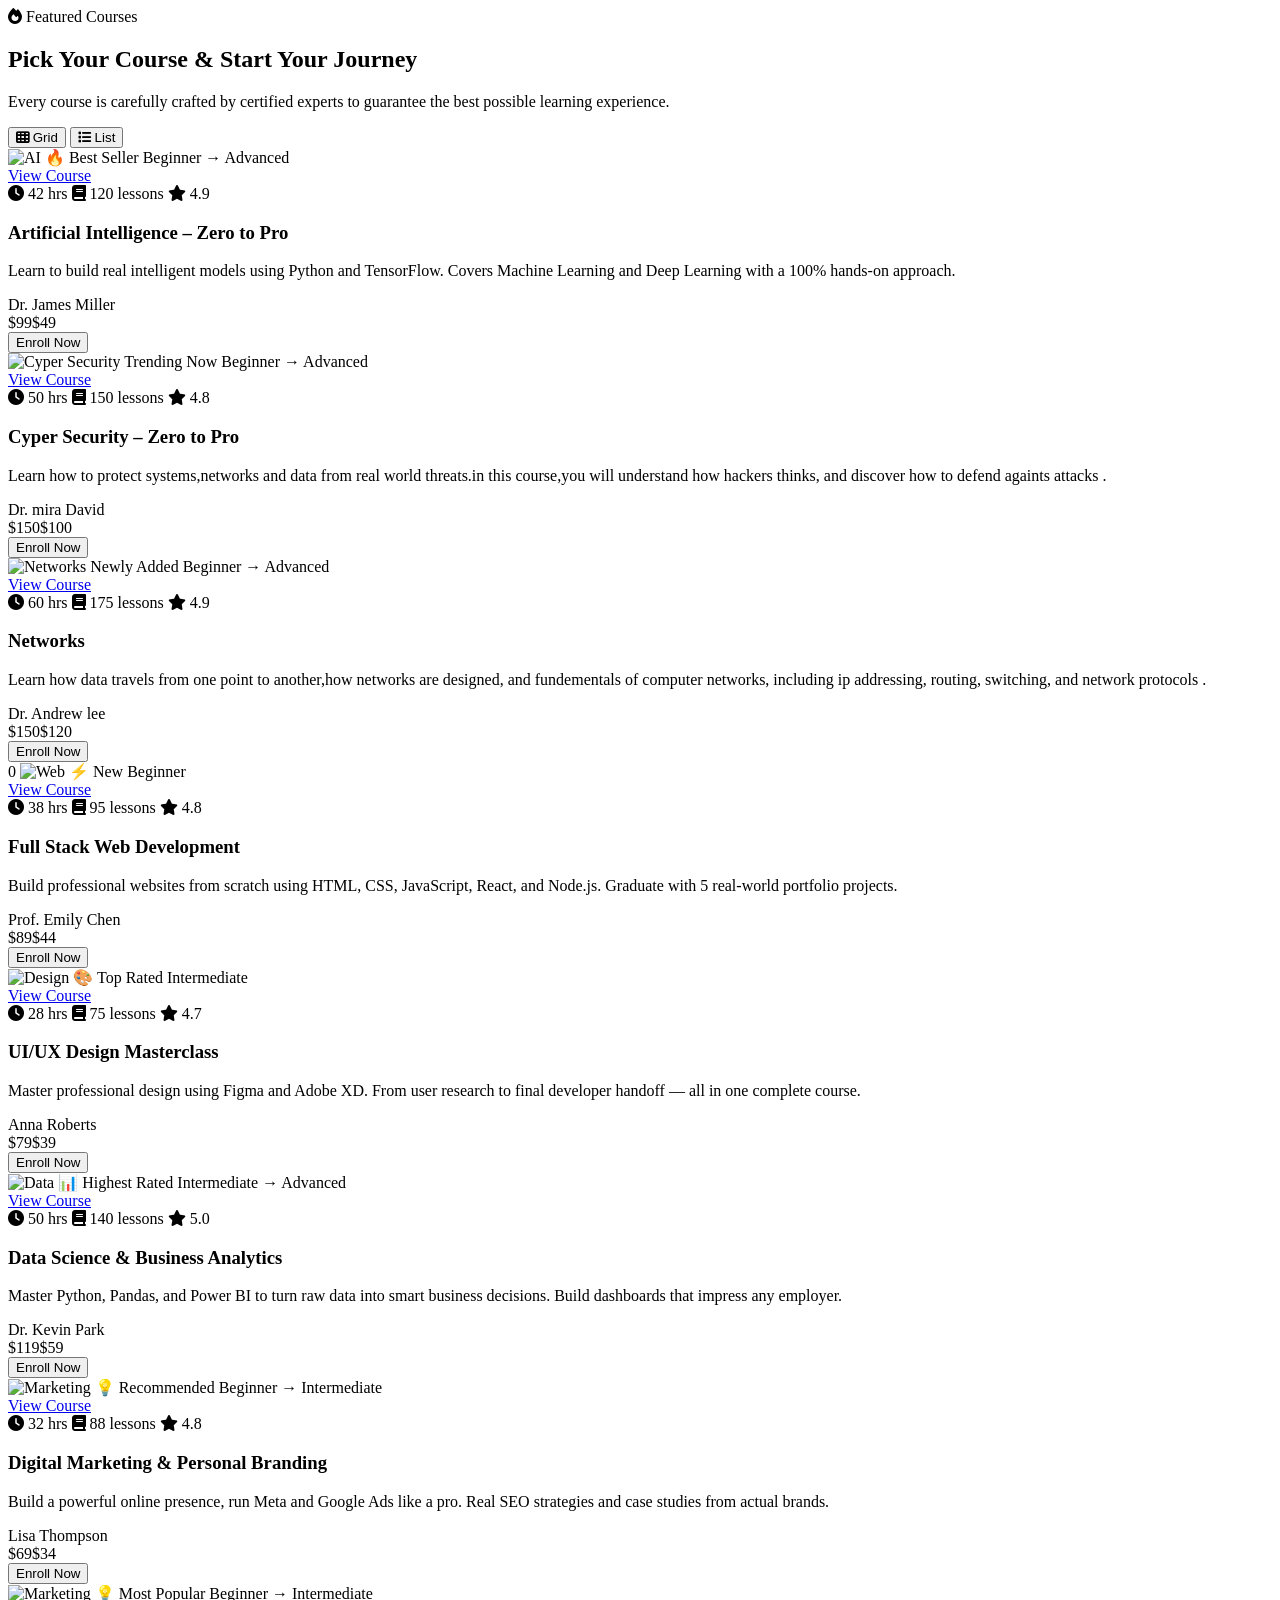
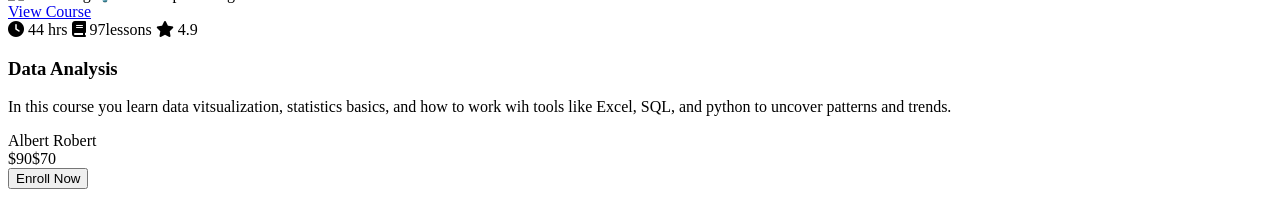
==== courses.html @ ccdb675c "Add files via upload" ====
<!DOCTYPE html>
<html lang="en" data-theme="dark">
<head>
  <meta charset="UTF-8"/>
  <meta name="viewport" content="width=device-width, initial-scale=1.0"/>
  <title>LearnVerse – Learn Without Limits</title>
  <link rel="stylesheet" href="https://cdnjs.cloudflare.com/ajax/libs/font-awesome/6.5.0/css/all.min.css"/>
  <link href="https://fonts.googleapis.com/css2?family=Plus+Jakarta+Sans:wght@300;400;600;700;800;900&display=swap" rel="stylesheet"/>
  <link rel="stylesheet" href="style.css"/>
</head>
<body>
<section class="section" id="courses">
  <div class="section-header">
    <div class="section-tag"><i class="fas fa-fire"></i> Featured Courses</div>
    <h2 class="section-title">Pick Your Course & Start Your Journey</h2>
    <p class="section-sub">Every course is carefully crafted by certified experts to guarantee the best possible learning experience.</p>
    <!-- View Toggle -->
    <div class="view-toggle">
      <button class="view-btn active" id="gridViewBtn" onclick="setView('grid')"><i class="fas fa-th"></i> Grid</button>
      <button class="view-btn" id="listViewBtn" onclick="setView('list')"><i class="fas fa-list"></i> List</button>
    </div>
  </div>
<!-- COURSES -->
  <div class="courses-grid" id="coursesContainer">
<!-- AI COURSE -->
 <!-- IMG -->
    <div class="course-card reveal">

      <div class="card-img-wrap">
        <img class="card-img" src="Annotation 2026-04-19 201348.png" alt="AI"/>
        <span class="card-badge">🔥 Best Seller</span>
        <span class="card-level">Beginner → Advanced</span>
        <div class="card-overlay"><a href="course-detail.html" class="btn-primary btn-sm">View Course</a></div>
      </div>
      <!-- CARD BODY -->
      <div class="card-body">
        <div class="card-meta">
          <span><i class="fas fa-clock"></i> 42 hrs</span>
          <span><i class="fas fa-book"></i> 120 lessons</span>
          <span class="card-stars"><i class="fas fa-star"></i> 4.9</span>
        </div>
        <h3 class="card-title">Artificial Intelligence – Zero to Pro</h3>
        <p class="card-desc">Learn to build real intelligent models using Python and TensorFlow. Covers Machine Learning and Deep Learning with a 100% hands-on approach.</p>
        <div class="card-instructor"><img src="32.jfif" alt=""/><span>Dr. James Miller</span>
        
      
        </div>
        <div class="card-footer">
          <div class="card-price"><span class="old">$99</span>$49</div>
          <button class="card-btn" onclick="window.location='course-detail.html'">Enroll Now</button>
        </div>
      </div>
    </div>
    <!-- AI COURSE -->
 <!-- IMG -->
    <div class="course-card reveal">

      <div class="card-img-wrap">
        <img class="card-img" src="Annotation 2026-04-19 205044.png" alt="Cyper Security"/>
        <span class="card-badge">Trending Now</span>
        <span class="card-level">Beginner → Advanced</span>
        <div class="card-overlay"><a href="course-detail.html" class="btn-primary btn-sm">View Course</a></div>
      </div>
      <!-- CARD BODY -->
      <div class="card-body">
        <div class="card-meta">
          <span><i class="fas fa-clock"></i> 50 hrs</span>
          <span><i class="fas fa-book"></i> 150 lessons</span>
          <span class="card-stars"><i class="fas fa-star"></i> 4.8</span>
        </div>
        <h3 class="card-title">Cyper Security – Zero to Pro</h3>
        <p class="card-desc">Learn how to protect systems,networks and data from real world threats.in this course,you will understand how hackers thinks, and discover how to defend againts attacks .</p>
        <div class="card-instructor"><img src="32.jfif" alt=""/><span>Dr. mira David</span>
        
      
        </div>
        <div class="card-footer">
          <div class="card-price"><span class="old">$150</span>$100</div>
          <button class="card-btn" onclick="window.location='course-detail.html'">Enroll Now</button>
        </div>
      </div>
    </div>
     <!-- AI COURSE -->
 <!-- IMG -->
    <div class="course-card reveal">

      <div class="card-img-wrap">
        <img class="card-img" src="Annotation 2026-04-19 202505.png" alt="Networks"/>
        <span class="card-badge">Newly Added</span>
        <span class="card-level">Beginner → Advanced</span>
        <div class="card-overlay"><a href="course-detail.html" class="btn-primary btn-sm">View Course</a></div>
      </div>
      <!-- CARD BODY -->
      <div class="card-body">
        <div class="card-meta">
          <span><i class="fas fa-clock"></i> 60 hrs</span>
          <span><i class="fas fa-book"></i> 175 lessons</span>
          <span class="card-stars"><i class="fas fa-star"></i> 4.9</span>
        </div>
        <h3 class="card-title">Networks </h3>
        <p class="card-desc">Learn how data travels from one point to another,how networks are designed, and fundementals of computer networks, including ip addressing, routing, switching, and network protocols .</p>
        <div class="card-instructor"><img src="32 (1).jfif" alt=""/><span>Dr. Andrew lee</span>
        
      
        </div>
        <div class="card-footer">
          <div class="card-price"><span class="old">$150</span>$120</div>
          <button class="card-btn" onclick="window.location='course-detail.html'">Enroll Now</button>
        </div>
      </div>
    </div>
    

    <div class="course-card reveal">
      <div class="card-img-wrap">0
        <img class="card-img" src="photo-1547658719-da2b51169166.jfif" alt="Web"/>
        <span class="card-badge">⚡ New</span>
        <span class="card-level">Beginner</span>
        <div class="card-overlay"><a href="course-detail.html" class="btn-primary btn-sm">View Course</a></div>
      </div>
      <div class="card-body">
        <div class="card-meta">
          <span><i class="fas fa-clock"></i> 38 hrs</span>
          <span><i class="fas fa-book"></i> 95 lessons</span>
          <span class="card-stars"><i class="fas fa-star"></i> 4.8</span>
        </div>
        <h3 class="card-title">Full Stack Web Development</h3>
        <p class="card-desc">Build professional websites from scratch using HTML, CSS, JavaScript, React, and Node.js. Graduate with 5 real-world portfolio projects.</p>
        <div class="card-instructor"><img src="32 (1).jfif" alt=""/><span>Prof. Emily Chen</span></div>
        <div class="card-footer">
          <div class="card-price"><span class="old">$89</span>$44</div>
          <button class="card-btn" onclick="window.location='course-detail.html'">Enroll Now</button>
        </div>
      </div>
    </div>

    <div class="course-card reveal">
      <div class="card-img-wrap">
        <img class="card-img" src="Annotation 2026-04-20 194907.png" alt="Design"/>
        <span class="card-badge">🎨 Top Rated</span>
        <span class="card-level">Intermediate</span>
        <div class="card-overlay"><a href="course-detail.html" class="btn-primary btn-sm">View Course</a></div>
      </div>
      <div class="card-body">
        <div class="card-meta">
          <span><i class="fas fa-clock"></i> 28 hrs</span>
          <span><i class="fas fa-book"></i> 75 lessons</span>
          <span class="card-stars"><i class="fas fa-star"></i> 4.7</span>
        </div>
        <h3 class="card-title">UI/UX Design Masterclass</h3>
        <p class="card-desc">Master professional design using Figma and Adobe XD. From user research to final developer handoff — all in one complete course.</p>
        <div class="card-instructor"><img src="32.jfif" alt=""/><span>Anna Roberts</span></div>
        <div class="card-footer">
          <div class="card-price"><span class="old">$79</span>$39</div>
          <button class="card-btn" onclick="window.location='course-detail.html'">Enroll Now</button>
        </div>
      </div>
    </div>

    <div class="course-card reveal">
      <div class="card-img-wrap">
        <img class="card-img" src="Annotation 2026-04-20 201400.png" alt="Data"/>
        <span class="card-badge">📊 Highest Rated</span>
        <span class="card-level">Intermediate → Advanced</span>
        <div class="card-overlay"><a href="course-detail.html" class="btn-primary btn-sm">View Course</a></div>
      </div>
      <div class="card-body">
        <div class="card-meta">
          <span><i class="fas fa-clock"></i> 50 hrs</span>
          <span><i class="fas fa-book"></i> 140 lessons</span>
          <span class="card-stars"><i class="fas fa-star"></i> 5.0</span>
        </div>
        <h3 class="card-title">Data Science & Business Analytics</h3>
        <p class="card-desc">Master Python, Pandas, and Power BI to turn raw data into smart business decisions. Build dashboards that impress any employer.</p>
        <div class="card-instructor"><img src="32 (1).jfif" alt=""/><span>Dr. Kevin Park</span></div>
        <div class="card-footer">
          <div class="card-price"><span class="old">$119</span>$59</div>
          <button class="card-btn" onclick="window.location='course-detail.html'">Enroll Now</button>
        </div>
      </div>
    </div>
    

    <div class="course-card reveal">
      <div class="card-img-wrap">
        <img class="card-img" src="Annotation 2026-04-20 201648.png" alt="Marketing"/>
        <span class="card-badge">💡 Recommended</span>
        <span class="card-level">Beginner → Intermediate</span>
        <div class="card-overlay"><a href="course-detail.html" class="btn-primary btn-sm">View Course</a></div>
      </div>
      <div class="card-body">
        <div class="card-meta">
          <span><i class="fas fa-clock"></i> 32 hrs</span>
          <span><i class="fas fa-book"></i> 88 lessons</span>
          <span class="card-stars"><i class="fas fa-star"></i> 4.8</span>
        </div>
        <h3 class="card-title">Digital Marketing & Personal Branding</h3>
        <p class="card-desc">Build a powerful online presence, run Meta and Google Ads like a pro. Real SEO strategies and case studies from actual brands.</p>
        <div class="card-instructor"><img src="32.jfif" alt=""/><span>Lisa Thompson</span></div>
        <div class="card-footer">
          <div class="card-price"><span class="old">$69</span>$34</div>
          <button class="card-btn" onclick="window.location='course-detail.html'">Enroll Now</button>
        </div>
      </div>
    </div>
    <div class="course-card reveal">
      <div class="card-img-wrap">
        <img class="card-img" src="Annotation 2026-04-20 185546.png" alt="Marketing"/>
        <span class="card-badge">💡 Most Popular</span>
        <span class="card-level">Beginner → Intermediate</span>
        <div class="card-overlay"><a href="course-detail.html" class="btn-primary btn-sm">View Course</a></div>
      </div>
      <div class="card-body">
        <div class="card-meta">
          <span><i class="fas fa-clock"></i> 44 hrs</span>
          <span><i class="fas fa-book"></i> 97lessons</span>
          <span class="card-stars"><i class="fas fa-star"></i> 4.9</span>
        </div>
        <h3 class="card-title">Data Analysis</h3>
        <p class="card-desc">In this course you learn data vitsualization, statistics basics, and how to work wih tools like Excel, SQL, and python to uncover patterns and trends.</p>
        <div class="card-instructor"><img src="32 (1).jfif" alt=""/><span>Albert Robert</span></div>
        <div class="card-footer">
          <div class="card-price"><span class="old">$90</span>$70</div>
          <button class="card-btn" onclick="window.location='course-detail.html'">Enroll Now</button>
        </div>
      </div>
    </div>

  </div>
  
</section>
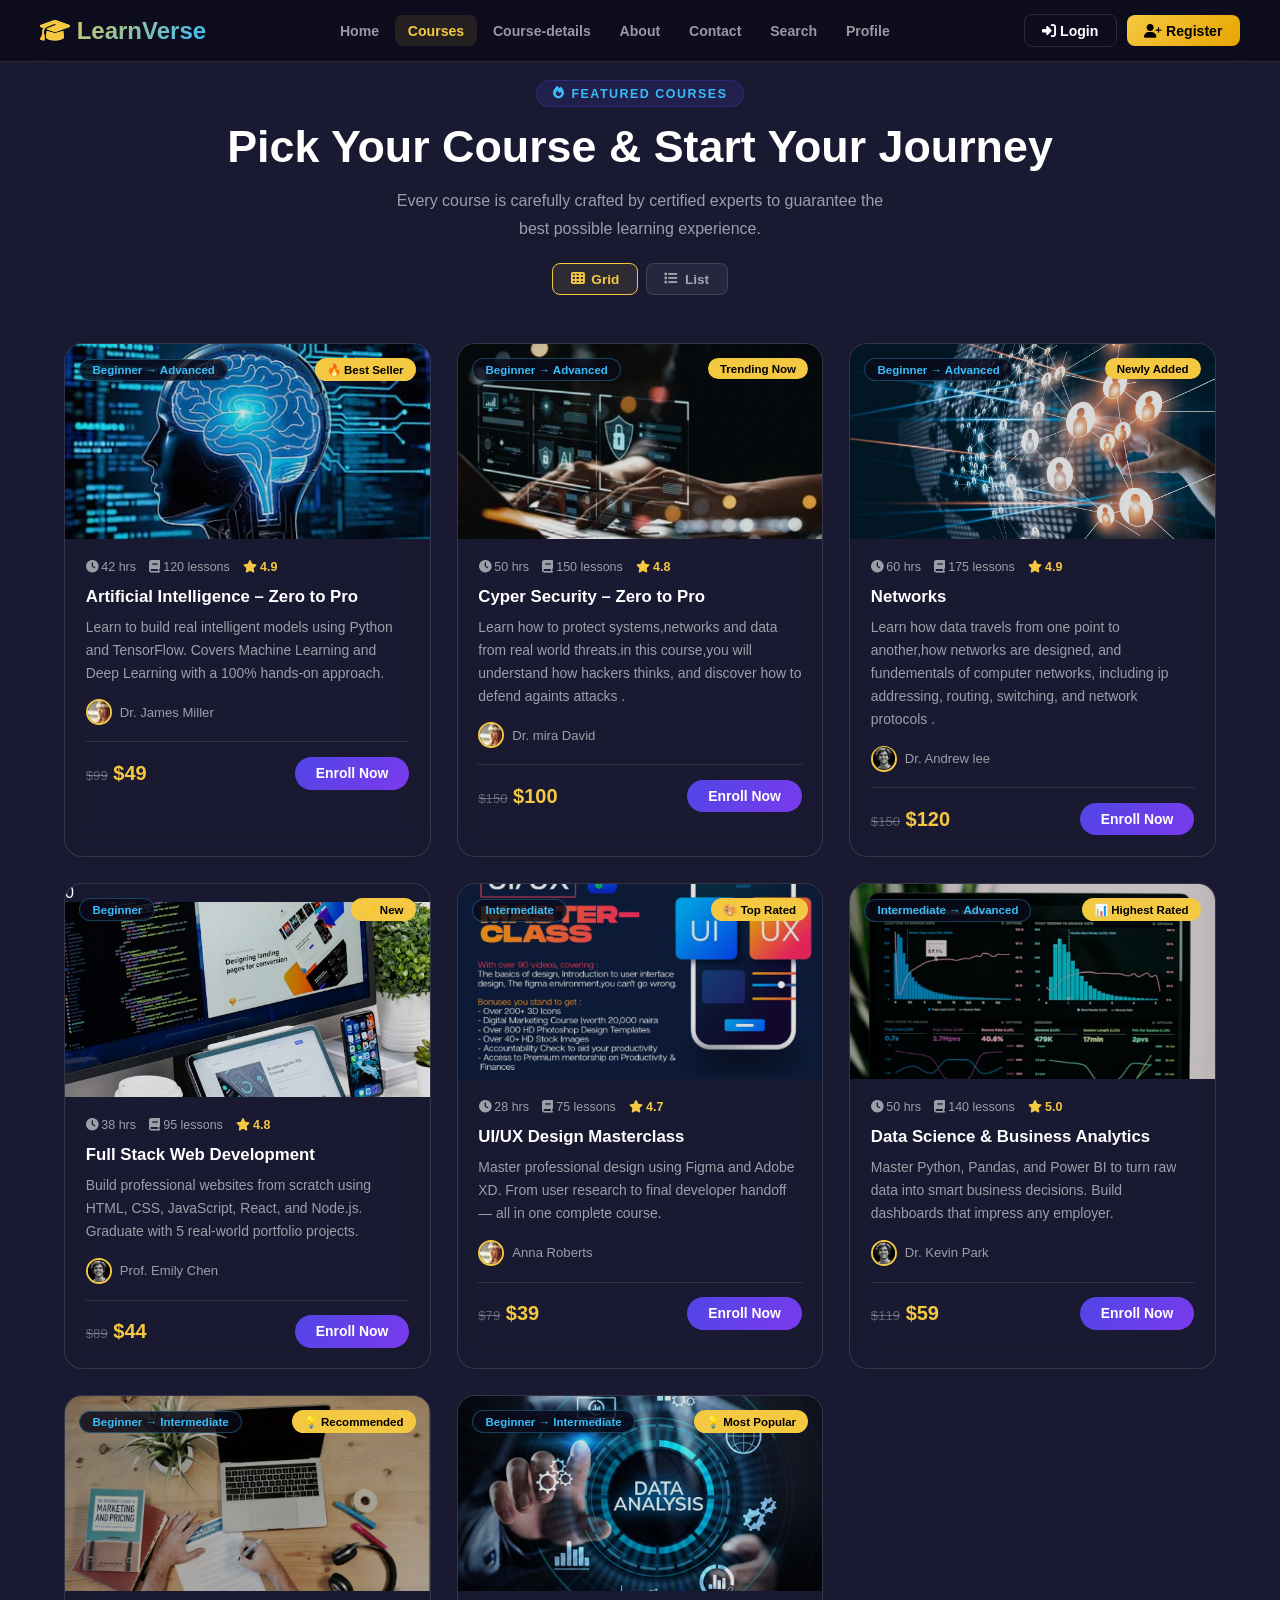
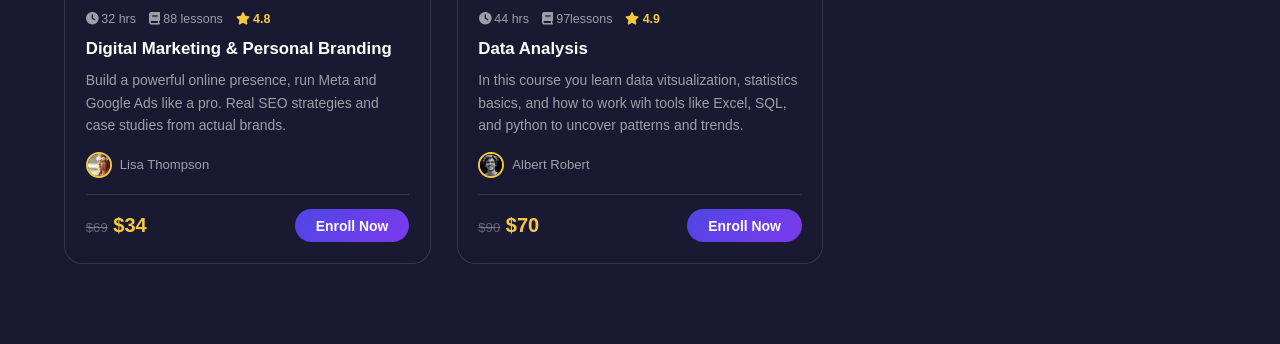
==== commit 4be5ab61: "Add files via upload" ====
--- a/courses.html
+++ b/courses.html
@@ -6,9 +6,36 @@
   <title>LearnVerse – Learn Without Limits</title>
   <link rel="stylesheet" href="https://cdnjs.cloudflare.com/ajax/libs/font-awesome/6.5.0/css/all.min.css"/>
   <link href="https://fonts.googleapis.com/css2?family=Plus+Jakarta+Sans:wght@300;400;600;700;800;900&display=swap" rel="stylesheet"/>
-  <link rel="stylesheet" href="style.css"/>
+  <link rel="stylesheet" href="courses.css"/>
+  <link rel="stylesheet" href="themes.css">
+   <link rel="stylesheet" href="style.css"/>
+    <link rel="stylesheet" href="courses.css"/>
+  <script src="themes.js "></script>
 </head>
 <body>
+  
+ <nav id="navbar">
+  <div class="nav-left">
+    <div class="logo"><i class="fas fa-graduation-cap"></i> LearnVerse</div>
+  </div>
+<ul class="nav-links" id="navLinks">
+     <li><a href="index.html" >Home</a></li>
+    <li><a href="courses.html" class="active">Courses</a></li>
+    <li><a href="course-details.html">Course-details</a></li>
+    <li><a href="about.html" >About</a></li>
+    <li><a href="contact.html">Contact</a></li>
+    <li><a href="search.html">Search</a></li>
+    <li><a href="profile.html">Profile</a></li>
+  </ul>
+  <div class="nav-right">
+
+  </button>
+    <a href="Log-in.html" class="btn-nav-login"><i class="fas fa-sign-in-alt"></i> Login</a>
+    <a href="register.html" class="btn-nav-register"><i class="fas fa-user-plus"></i> Register</a>
+    <button class="hamburger" id="hamburger"><i class="fas fa-bars"></i></button>
+  </div>
+</nav>
+
 <section class="section" id="courses">
   <div class="section-header">
     <div class="section-tag"><i class="fas fa-fire"></i> Featured Courses</div>
@@ -51,7 +78,8 @@
         </div>
       </div>
     </div>
-    <!-- AI COURSE -->
+    
+    <!-- CB COURSE -->
  <!-- IMG -->
     <div class="course-card reveal">
 
@@ -80,7 +108,7 @@
         </div>
       </div>
     </div>
-     <!-- AI COURSE -->
+     <!-- NETWORKS->
  <!-- IMG -->
     <div class="course-card reveal">
 
@@ -225,7 +253,6 @@
         </div>
       </div>
     </div>
-
   </div>
   
 </section> 
--- a/courses.css
+++ b/courses.css
@@ -0,0 +1,79 @@
+[data-theme="dark"] {
+  --bg:           #191932;
+  --bg-alt:       #0d1124;
+  --text:         #ffffff;
+  --text-muted:   rgba(255,255,255,0.58);
+  --text-faint:   rgba(255,255,255,0.32);
+  --glass:        rgba(255,255,255,0.06);
+  --glass-border: rgba(255,255,255,0.12);
+  --nav-bg:       rgba(10,10,26,0.80);
+  --card-bg:      rgba(48, 46, 46, 0.05);
+  --card-shadow:  rgba(0,0,0,0.4);
+}
+:root {
+  --gold:    #f5c842;
+  --gold2:   #e8a500;
+  --violet:  #4f46e5;
+  --violet2: #7c3aed;
+  --sky:     #38bdf8;
+  --red:     #ef4444;
+  --green:   #22c55e;
+}
+*, *::before, *::after { box-sizing: border-box; margin: 0; padding: 0; }
+html { scroll-behavior: smooth; }
+body {
+  font-family: 'Plus Jakarta Sans', sans-serif;
+  background: var(--bg);
+  color: var(--text);
+  overflow-x: auto;
+  transition: background 0.4s, color 0.4s;
+}
+.section { position: relative; z-index: 1; padding: 5rem 5%; }
+.section-alt { background: var(--bg-alt); transition: background 0.4s; }
+.section-header { text-align: center; margin-bottom: 3rem; }
+.section-tag { display: inline-flex; align-items: center; gap: 0.4rem; background: rgba(79,70,229,0.15); border: 1px solid rgba(79,70,229,0.3); color: var(--sky); font-size: 0.78rem; font-weight: 700; letter-spacing: 1.5px; text-transform: uppercase; padding: 0.35rem 1rem; border-radius: 30px; margin-bottom: 0.8rem; }
+.section-title { font-size: clamp(1.8rem, 3.5vw, 2.8rem); font-weight: 900; line-height: 1.2; margin-bottom: 0.8rem; }
+.section-sub { color: var(--text-muted); font-size: 1rem; max-width: 520px; margin: 0 auto; line-height: 1.8; }
+
+.view-toggle { display: flex; gap: 0.5rem; justify-content: center; margin-top: 1.2rem; }
+.view-btn { padding: 0.45rem 1.1rem; border-radius: 8px; border: 1.5px solid var(--glass-border); background: var(--glass); color: var(--text-muted); font-size: 0.85rem; font-weight: 700; cursor: pointer; transition: all 0.25s; font-family: inherit; display: flex; align-items: center; gap: 0.4rem; }
+.view-btn.active, .view-btn:hover { border-color: var(--gold); color: var(--gold); background: rgba(245,200,66,0.1); }
+
+.courses-grid { display: grid; grid-template-columns: repeat(auto-fill, minmax(300px, 1fr)); gap: 1.6rem; }
+.courses-grid.list-view { grid-template-columns: 1fr; }
+.courses-grid.list-view .course-card { display: grid; grid-template-columns: 260px 1fr; }
+.courses-grid.list-view .card-img { height: 100%; }
+
+.course-card { background: var(--card-bg); border: 1px solid var(--glass-border); border-radius: 18px; overflow: hidden; transition: transform 0.35s, box-shadow 0.35s, border-color 0.35s, background 0.4s; cursor: pointer; backdrop-filter: blur(12px); }
+.course-card:hover { transform: translateY(-8px); box-shadow: 0 20px 50px var(--card-shadow), 0 0 0 1px var(--gold); border-color: var(--gold); }
+
+.card-img-wrap { position: relative; overflow: hidden; }
+.card-img { width: 100%; height: 195px; object-fit: cover; display: block; transition: transform 0.4s, filter 0.4s; filter: brightness(0.88); }
+.course-card:hover .card-img { transform: scale(1.06); filter: brightness(1); }
+
+.card-overlay { position: absolute; inset: 0; background: rgba(0,0,0,0.45); display: flex; align-items: center; justify-content: center; opacity: 0; transition: opacity 0.3s; }
+.course-card:hover .card-overlay { opacity: 1; }
+
+.card-badge { position: absolute; top: 0.9rem; right: 0.9rem; background: var(--gold); color: #000; font-size: 0.72rem; font-weight: 800; padding: 0.28rem 0.75rem; border-radius: 20px; }
+.card-level { position: absolute; top: 0.9rem; left: 0.9rem; background: rgba(10,10,26,0.82); color: var(--sky); font-size: 0.72rem; font-weight: 700; padding: 0.28rem 0.75rem; border-radius: 20px; border: 1px solid rgba(56,189,248,0.3); }
+
+.card-body { padding: 1.3rem; }
+.card-meta { display: flex; gap: 0.8rem; margin-bottom: 0.7rem; font-size: 0.78rem; color: var(--text-muted); flex-wrap: wrap; align-items: center; }
+.card-stars { color: var(--gold); font-weight: 700; }
+.card-title { font-size: 1.05rem; font-weight: 800; margin-bottom: 0.5rem; color: var(--text); line-height: 1.4; }
+.card-desc { font-size: 0.87rem; color: var(--text-muted); line-height: 1.65; margin-bottom: 0.9rem; }
+.card-instructor { display: flex; align-items: center; gap: 0.5rem; margin-bottom: 1rem; font-size: 0.82rem; color: var(--text-muted); }
+.card-instructor img { width: 26px; height: 26px; border-radius: 50%; border: 2px solid var(--gold); }
+.card-footer { display: flex; align-items: center; justify-content: space-between; border-top: 1px solid var(--glass-border); padding-top: 0.9rem; }
+.card-price { font-size: 1.25rem; font-weight: 900; color: var(--gold); }
+.card-price .old { font-size: 0.82rem; color: var(--text-faint); text-decoration: line-through; margin-right: 0.35rem; font-weight: 400; }
+
+.btn-primary { display: inline-flex; align-items: center; gap: 0.45rem; padding: 0.85rem 2rem; border-radius: 40px; background: linear-gradient(135deg, var(--gold), var(--gold2)); color: #000; font-weight: 800; font-size: 0.95rem; border: none; cursor: pointer; text-decoration: none; font-family: inherit; transition: transform 0.25s, box-shadow 0.25s; box-shadow: 0 6px 25px rgba(245,200,66,0.35); }
+.btn-primary:hover { transform: translateY(-3px) scale(1.04); box-shadow: 0 12px 35px rgba(245,200,66,0.55); }
+.btn-primary.btn-sm { padding: 0.55rem 1.3rem; font-size: 0.85rem; border-radius: 30px; }
+
+.btn-secondary { display: inline-flex; align-items: center; gap: 0.45rem; padding: 0.85rem 2rem; border-radius: 40px; border: 1.5px solid var(--glass-border); background: var(--glass); color: var(--text); font-weight: 700; font-size: 0.95rem; cursor: pointer; backdrop-filter: blur(10px); text-decoration: none; font-family: inherit; transition: all 0.25s; }
+.btn-secondary:hover { border-color: var(--gold); background: rgba(245,200,66,0.08); transform: translateY(-3px); }
+
+.card-btn { background: linear-gradient(135deg, var(--violet), var(--violet2)); color: #fff; border: none; border-radius: 30px; padding: 0.52rem 1.3rem; font-family: inherit; font-weight: 700; font-size: 0.87rem; cursor: pointer; transition: transform 0.2s, box-shadow 0.2s; }
+.card-btn:hover { transform: scale(1.06); box-shadow: 0 5px 18px rgba(79,70,229,0.5); }
--- a/style.css
+++ b/style.css
@@ -0,0 +1,152 @@
+
+[data-theme="dark"] {
+  --bg:           #191932;
+  --bg-alt:       #0d1124;
+  --text:         #ffffff;
+  --text-muted:   rgba(255,255,255,0.58);
+  --text-faint:   rgba(255,255,255,0.32);
+  --glass:        rgba(255,255,255,0.06);
+  --glass-border: rgba(255,255,255,0.12);
+  --nav-bg:       rgba(10,10,26,0.80);
+  --card-bg:      rgba(48, 46, 46, 0.05);
+  --card-shadow:  rgba(0,0,0,0.4);
+
+}
+
+:root {
+  --gold:    #f5c842;
+  --gold2:   #e8a500;
+  --violet:  #4f46e5;
+  --violet2: #7c3aed;
+  --sky:     #38bdf8;
+  --red:     #ef4444;
+  --green:   #22c55e;
+}
+
+/* ══════════════════════════════════════
+   RESET & BASE
+══════════════════════════════════════ */
+*, *::before, *::after { box-sizing: border-box; margin: 0; padding: 0; }
+html { scroll-behavior: smooth; }
+body {
+  font-family: 'Plus Jakarta Sans', sans-serif;
+  background: var(--bg);
+  color: var(--text);
+  overflow-x: auto;
+  transition: background 0.4s, color 0.4s;
+}
+.bg-canvas {
+  position: fixed; inset: 0; z-index: 0; pointer-events: none;
+  transition: all 0.5s;
+}
+[data-theme="dark"] .bg-canvas {
+  background:
+    radial-gradient(ellipse 80% 60% at 15% 10%, #1a2a6c66 0%, transparent 60%),
+    radial-gradient(ellipse 60% 50% at 85% 80%, #4f46e533 0%, transparent 60%),
+    linear-gradient(180deg, #0d1b3e 0%, #0a0a1a 100%);
+}
+
+.star { position: fixed; border-radius: 50%; background: white; animation: twinkle var(--d,3s) infinite alternate ease-in-out; opacity: 0; pointer-events: none; }
+[data-theme="light"] #stars { opacity: 0; }
+@keyframes twinkle { 0%{opacity:0;transform:scale(0.8)} 100%{opacity:var(--op,.6);transform:scale(1.2)} }
+   nav {
+   position: fixed; top: 0px; width: 100%; z-index: 1000;
+   display: flex; align-items: center; justify-content: space-between;
+   padding: 0.9rem 2.5rem;
+   background: var(--nav-bg);
+   backdrop-filter: blur(22px);
+   border-bottom: 1px solid var(--glass-border);
+   transition: background 0.4s, border-color 0.4s;
+   animation: slideDown 0.7s ease both;
+   gap: 1rem;
+   }
+@keyframes slideDown { from{transform:translateY(-70px);opacity:0} to{transform:none;opacity:1} }
+
+.logo { font-size: 1.5rem; font-weight: 900; background: linear-gradient(135deg, var(--gold), var(--sky)); -webkit-background-clip: text; -webkit-text-fill-color: transparent; white-space: nowrap; }
+.logo i { -webkit-text-fill-color: var(--gold); }
+
+.nav-links { display: flex; gap: 0.2rem; list-style: none; flex: 1; justify-content: center; flex-wrap: wrap; }
+.nav-links a { color: var(--text-muted); 
+   text-decoration: none; font-size: 0.88rem; font-weight: 600; padding: 0.45rem 0.8rem;
+    border-radius: 8px; transition: all 0.2s; display: flex; align-items: center; gap: 0.35rem; }
+.nav-links a:hover, .nav-links a.active { color: var(--gold); background: rgba(245,200,66,0.1); }
+.nav-right { display: flex; align-items: center; gap: 0.6rem; flex-shrink: 0; }
+
+.btn-nav-login { padding: 0.45rem 1.1rem; border-radius: 8px; border: 1.5px solid var(--glass-border); color: var(--text); text-decoration: none; font-size: 0.88rem; font-weight: 700; transition: all 0.2s; white-space: nowrap; }
+.btn-nav-login:hover { border-color: var(--gold); color: var(--gold); }
+.btn-nav-register { padding: 0.45rem 1.1rem; border-radius: 8px; background: linear-gradient(135deg, var(--gold), var(--gold2)); color: #000; text-decoration: none; font-size: 0.88rem; font-weight: 800; transition: all 0.2s; white-space: nowrap; }
+.btn-nav-register:hover { transform: scale(1.05); box-shadow: 0 4px 20px rgba(245,200,66,0.4); }
+
+.hamburger { display: none; background: var(--glass); border: 1.5px solid var(--glass-border); border-radius: 8px; padding: 0.45rem 0.6rem; cursor: pointer; color: var(--text); font-size: 1rem; }
+
+/* ══════════════════════════════════════
+   HERO
+══════════════════════════════════════ */
+.hero {
+  position: relative; z-index: 1;
+  min-height: 100vh;
+  display: grid; grid-template-columns: 1fr 1fr;
+  align-items: center; gap: 3rem;
+  padding: 9rem 5rem 5rem;
+  max-width: 1400px; margin: 0 auto;
+}
+
+.hero-content { animation: fadeUp 0.9s 0.2s both; }
+
+.hero-badge { display: inline-flex; align-items: center; gap: 0.5rem; background: var(--glass); border: 1px solid var(--glass-border); padding: 0.4rem 1.2rem; border-radius: 30px; font-size: 0.82rem; color: var(--sky); margin-bottom: 1.6rem; }
+.badge-dot { width: 8px; height: 8px; border-radius: 50%; background: var(--sky); animation: pulse 1.5s infinite; }
+@keyframes pulse { 0%,100%{opacity:1;transform:scale(1)} 50%{opacity:.4;transform:scale(1.6)} }
+
+.hero h1 { font-size: clamp(2.5rem, 5vw, 4.5rem); font-weight: 900; line-height: 1.1; margin-bottom: 1rem; }
+.accent { background: linear-gradient(135deg, var(--gold), var(--gold-light, #ffe87a), var(--sky)); -webkit-background-clip: text; -webkit-text-fill-color: transparent; background-size: 200%; animation: shimmer 3.5s infinite linear; }
+@keyframes shimmer { 0%{background-position:0%} 100%{background-position:200%} }
+
+.hero p { font-size: 1.1rem; color: var(--text-muted); line-height: 1.8rem; margin-bottom: 2rem; max-width: 520px; }
+.hero-buttons { display: flex; gap: 1rem; flex-wrap: wrap; margin-bottom: 3rem; }
+.hero-stats { display: flex; gap: 2rem; flex-wrap: wrap; }
+.stat { text-align: center; }
+.stat-num { font-size: 1.8rem; font-weight: 900; color: var(--gold); }
+.stat-label { font-size: 0.78rem; color: var(--text-muted); margin-top: 0.2rem; }
+
+/* Hero Visual */
+.hero-visual { position: relative; display: flex; align-items: center; justify-content: center; animation: fadeUp 0.9s 0.5s both; }
+.hero-img-wrap { width: 380px; height: 380px; border-radius: 50%; overflow: hidden; border: 4px solid rgba(245,200,66,0.3); box-shadow: 0 0 60px rgba(75, 67, 232, 0.3); }
+.hero-img-wrap img { width: 100%; height: 100%; object-fit: cover; }
+
+.hero-card { position: absolute; background: var(--card-bg); border: 1px solid var(--glass-border); backdrop-filter: blur(16px); border-radius: 14px; padding: 0.8rem 1.2rem; display: flex; align-items: center; gap: 0.8rem; box-shadow: 0 8px 30px var(--card-shadow); min-width: 200px; }
+.hero-card i { font-size: 1.6rem; color: var(--gold); }
+.hero-card strong { font-size: 0.88rem; display: block; color: var(--text); }
+.hero-card span { font-size: 0.75rem; color: var(--text-muted); }
+.floating { top: 5%; left: -10%; animation: float 4s ease-in-out infinite; }
+.floating-2 { bottom: 5%; right: -10%; animation: float 4s ease-in-out infinite 2s; }
+@keyframes float { 0%,100%{transform:translateY(0)} 50%{transform:translateY(-12px)} }
+
+/* ══════════════════════════════════════
+   MARQUEE
+══════════════════════════════════════ */
+.marquee-wrap { position: relative; z-index: 1; overflow: hidden; padding: 0.9rem 0; background: linear-gradient(135deg, rgba(79,70,229,0.15), rgba(245,200,66,0.08)); border-top: 1px solid var(--glass-border); border-bottom: 1px solid var(--glass-border); }
+.marquee-track { display: flex; gap: 3rem; white-space: nowrap; animation: marquee 25s linear infinite; }
+.marquee-track span { font-size: 0.9rem; font-weight: 700; color: var(--text-muted); display: flex; align-items: center; gap: 0.5rem; }
+.marquee-track span i { color: var(--gold); font-size: 0.7rem; }
+@keyframes marquee { from{transform:translateX(0)} to{transform:translateX(-50%)} }
+
+/* ══════════════════════════════════════
+   SECTIONS SHARED
+══════════════════════════════════════ */
+.section { position: relative; z-index: 1; padding: 5rem 5%; }
+.section-alt { background: var(--bg-alt); transition: background 0.4s; }
+.section-header { text-align: center; margin-bottom: 3rem; }
+.section-tag { display: inline-flex; align-items: center; gap: 0.4rem; background: rgba(79,70,229,0.15); border: 1px solid rgba(79,70,229,0.3); color: var(--sky); font-size: 0.78rem; font-weight: 700; letter-spacing: 1.5px; text-transform: uppercase; padding: 0.35rem 1rem; border-radius: 30px; margin-bottom: 0.8rem; }
+.section-title { font-size: clamp(1.8rem, 3.5vw, 2.8rem); font-weight: 900; line-height: 1.2; margin-bottom: 0.8rem; }
+.section-sub { color: var(--text-muted); font-size: 1rem; max-width: 520px; margin: 0 auto; line-height: 1.8; }
+
+/* ══════════════════════════════════════
+   BUTTONS
+══════════════════════════════════════ */
+.btn-primary { display: inline-flex; align-items: center; gap: 0.45rem; padding: 0.85rem 2rem; border-radius: 40px; background: linear-gradient(135deg, var(--gold), var(--gold2)); color: #000; font-weight: 800; font-size: 0.95rem; border: none; cursor: pointer; text-decoration: none; font-family: inherit; transition: transform 0.25s, box-shadow 0.25s; box-shadow: 0 6px 25px rgba(245,200,66,0.35); }
+.btn-primary:hover { transform: translateY(-3px) scale(1.04); box-shadow: 0 12px 35px rgba(245,200,66,0.55); }
+.btn-primary.btn-sm { padding: 0.55rem 1.3rem; font-size: 0.85rem; border-radius: 30px; }
+
+.btn-secondary { display: inline-flex; align-items: center; gap: 0.45rem; padding: 0.85rem 2rem; border-radius: 40px; border: 1.5px solid var(--glass-border); background: var(--glass); color: var(--text); font-weight: 700; font-size: 0.95rem; cursor: pointer; backdrop-filter: blur(10px); text-decoration: none; font-family: inherit; transition: all 0.25s; }
+.btn-secondary:hover { border-color: var(--gold); background: rgba(245,200,66,0.08); transform: translateY(-3px); }
+
--- a/courses.css
+++ b/courses.css
@@ -0,0 +1,79 @@
+[data-theme="dark"] {
+  --bg:           #191932;
+  --bg-alt:       #0d1124;
+  --text:         #ffffff;
+  --text-muted:   rgba(255,255,255,0.58);
+  --text-faint:   rgba(255,255,255,0.32);
+  --glass:        rgba(255,255,255,0.06);
+  --glass-border: rgba(255,255,255,0.12);
+  --nav-bg:       rgba(10,10,26,0.80);
+  --card-bg:      rgba(48, 46, 46, 0.05);
+  --card-shadow:  rgba(0,0,0,0.4);
+}
+:root {
+  --gold:    #f5c842;
+  --gold2:   #e8a500;
+  --violet:  #4f46e5;
+  --violet2: #7c3aed;
+  --sky:     #38bdf8;
+  --red:     #ef4444;
+  --green:   #22c55e;
+}
+*, *::before, *::after { box-sizing: border-box; margin: 0; padding: 0; }
+html { scroll-behavior: smooth; }
+body {
+  font-family: 'Plus Jakarta Sans', sans-serif;
+  background: var(--bg);
+  color: var(--text);
+  overflow-x: auto;
+  transition: background 0.4s, color 0.4s;
+}
+.section { position: relative; z-index: 1; padding: 5rem 5%; }
+.section-alt { background: var(--bg-alt); transition: background 0.4s; }
+.section-header { text-align: center; margin-bottom: 3rem; }
+.section-tag { display: inline-flex; align-items: center; gap: 0.4rem; background: rgba(79,70,229,0.15); border: 1px solid rgba(79,70,229,0.3); color: var(--sky); font-size: 0.78rem; font-weight: 700; letter-spacing: 1.5px; text-transform: uppercase; padding: 0.35rem 1rem; border-radius: 30px; margin-bottom: 0.8rem; }
+.section-title { font-size: clamp(1.8rem, 3.5vw, 2.8rem); font-weight: 900; line-height: 1.2; margin-bottom: 0.8rem; }
+.section-sub { color: var(--text-muted); font-size: 1rem; max-width: 520px; margin: 0 auto; line-height: 1.8; }
+
+.view-toggle { display: flex; gap: 0.5rem; justify-content: center; margin-top: 1.2rem; }
+.view-btn { padding: 0.45rem 1.1rem; border-radius: 8px; border: 1.5px solid var(--glass-border); background: var(--glass); color: var(--text-muted); font-size: 0.85rem; font-weight: 700; cursor: pointer; transition: all 0.25s; font-family: inherit; display: flex; align-items: center; gap: 0.4rem; }
+.view-btn.active, .view-btn:hover { border-color: var(--gold); color: var(--gold); background: rgba(245,200,66,0.1); }
+
+.courses-grid { display: grid; grid-template-columns: repeat(auto-fill, minmax(300px, 1fr)); gap: 1.6rem; }
+.courses-grid.list-view { grid-template-columns: 1fr; }
+.courses-grid.list-view .course-card { display: grid; grid-template-columns: 260px 1fr; }
+.courses-grid.list-view .card-img { height: 100%; }
+
+.course-card { background: var(--card-bg); border: 1px solid var(--glass-border); border-radius: 18px; overflow: hidden; transition: transform 0.35s, box-shadow 0.35s, border-color 0.35s, background 0.4s; cursor: pointer; backdrop-filter: blur(12px); }
+.course-card:hover { transform: translateY(-8px); box-shadow: 0 20px 50px var(--card-shadow), 0 0 0 1px var(--gold); border-color: var(--gold); }
+
+.card-img-wrap { position: relative; overflow: hidden; }
+.card-img { width: 100%; height: 195px; object-fit: cover; display: block; transition: transform 0.4s, filter 0.4s; filter: brightness(0.88); }
+.course-card:hover .card-img { transform: scale(1.06); filter: brightness(1); }
+
+.card-overlay { position: absolute; inset: 0; background: rgba(0,0,0,0.45); display: flex; align-items: center; justify-content: center; opacity: 0; transition: opacity 0.3s; }
+.course-card:hover .card-overlay { opacity: 1; }
+
+.card-badge { position: absolute; top: 0.9rem; right: 0.9rem; background: var(--gold); color: #000; font-size: 0.72rem; font-weight: 800; padding: 0.28rem 0.75rem; border-radius: 20px; }
+.card-level { position: absolute; top: 0.9rem; left: 0.9rem; background: rgba(10,10,26,0.82); color: var(--sky); font-size: 0.72rem; font-weight: 700; padding: 0.28rem 0.75rem; border-radius: 20px; border: 1px solid rgba(56,189,248,0.3); }
+
+.card-body { padding: 1.3rem; }
+.card-meta { display: flex; gap: 0.8rem; margin-bottom: 0.7rem; font-size: 0.78rem; color: var(--text-muted); flex-wrap: wrap; align-items: center; }
+.card-stars { color: var(--gold); font-weight: 700; }
+.card-title { font-size: 1.05rem; font-weight: 800; margin-bottom: 0.5rem; color: var(--text); line-height: 1.4; }
+.card-desc { font-size: 0.87rem; color: var(--text-muted); line-height: 1.65; margin-bottom: 0.9rem; }
+.card-instructor { display: flex; align-items: center; gap: 0.5rem; margin-bottom: 1rem; font-size: 0.82rem; color: var(--text-muted); }
+.card-instructor img { width: 26px; height: 26px; border-radius: 50%; border: 2px solid var(--gold); }
+.card-footer { display: flex; align-items: center; justify-content: space-between; border-top: 1px solid var(--glass-border); padding-top: 0.9rem; }
+.card-price { font-size: 1.25rem; font-weight: 900; color: var(--gold); }
+.card-price .old { font-size: 0.82rem; color: var(--text-faint); text-decoration: line-through; margin-right: 0.35rem; font-weight: 400; }
+
+.btn-primary { display: inline-flex; align-items: center; gap: 0.45rem; padding: 0.85rem 2rem; border-radius: 40px; background: linear-gradient(135deg, var(--gold), var(--gold2)); color: #000; font-weight: 800; font-size: 0.95rem; border: none; cursor: pointer; text-decoration: none; font-family: inherit; transition: transform 0.25s, box-shadow 0.25s; box-shadow: 0 6px 25px rgba(245,200,66,0.35); }
+.btn-primary:hover { transform: translateY(-3px) scale(1.04); box-shadow: 0 12px 35px rgba(245,200,66,0.55); }
+.btn-primary.btn-sm { padding: 0.55rem 1.3rem; font-size: 0.85rem; border-radius: 30px; }
+
+.btn-secondary { display: inline-flex; align-items: center; gap: 0.45rem; padding: 0.85rem 2rem; border-radius: 40px; border: 1.5px solid var(--glass-border); background: var(--glass); color: var(--text); font-weight: 700; font-size: 0.95rem; cursor: pointer; backdrop-filter: blur(10px); text-decoration: none; font-family: inherit; transition: all 0.25s; }
+.btn-secondary:hover { border-color: var(--gold); background: rgba(245,200,66,0.08); transform: translateY(-3px); }
+
+.card-btn { background: linear-gradient(135deg, var(--violet), var(--violet2)); color: #fff; border: none; border-radius: 30px; padding: 0.52rem 1.3rem; font-family: inherit; font-weight: 700; font-size: 0.87rem; cursor: pointer; transition: transform 0.2s, box-shadow 0.2s; }
+.card-btn:hover { transform: scale(1.06); box-shadow: 0 5px 18px rgba(79,70,229,0.5); }
